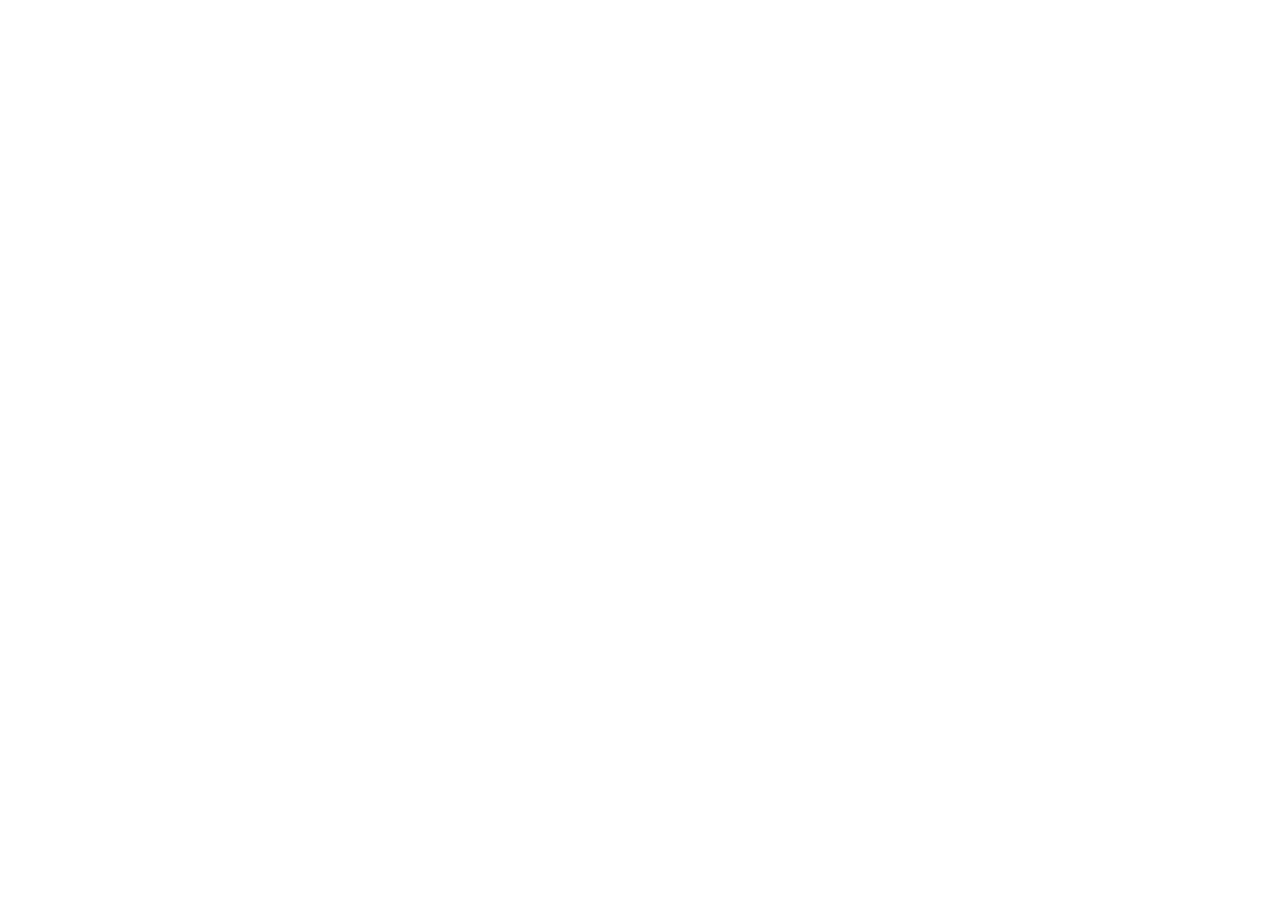
==== demos/nimbus/index.html @ 4fce1418 "feat: portfolio personal con proyectos, demo de Nimbus y tema claro/oscuro" ====
<!DOCTYPE html>
<html lang="es" data-theme="dark">
  <head>
    <meta charset="UTF-8" />
    <meta name="viewport" content="width=device-width, initial-scale=1.0" />
    <meta name="description" content="Nimbus — panel de analítica de ventas en tiempo real con React y TypeScript." />
    <meta name="theme-color" content="#0d1117" />
    <title>Nimbus · Analítica de ventas</title>
    <script type="module" crossorigin src="/Users/daw2-06/AppData/Local/Programs/Git/demos/nimbus/assets/index-C1xHUP6_.js"></script>
    <link rel="stylesheet" crossorigin href="/Users/daw2-06/AppData/Local/Programs/Git/demos/nimbus/assets/index-CKMEn9oC.css">
  </head>
  <body>
    <div id="root"></div>
  </body>
</html>
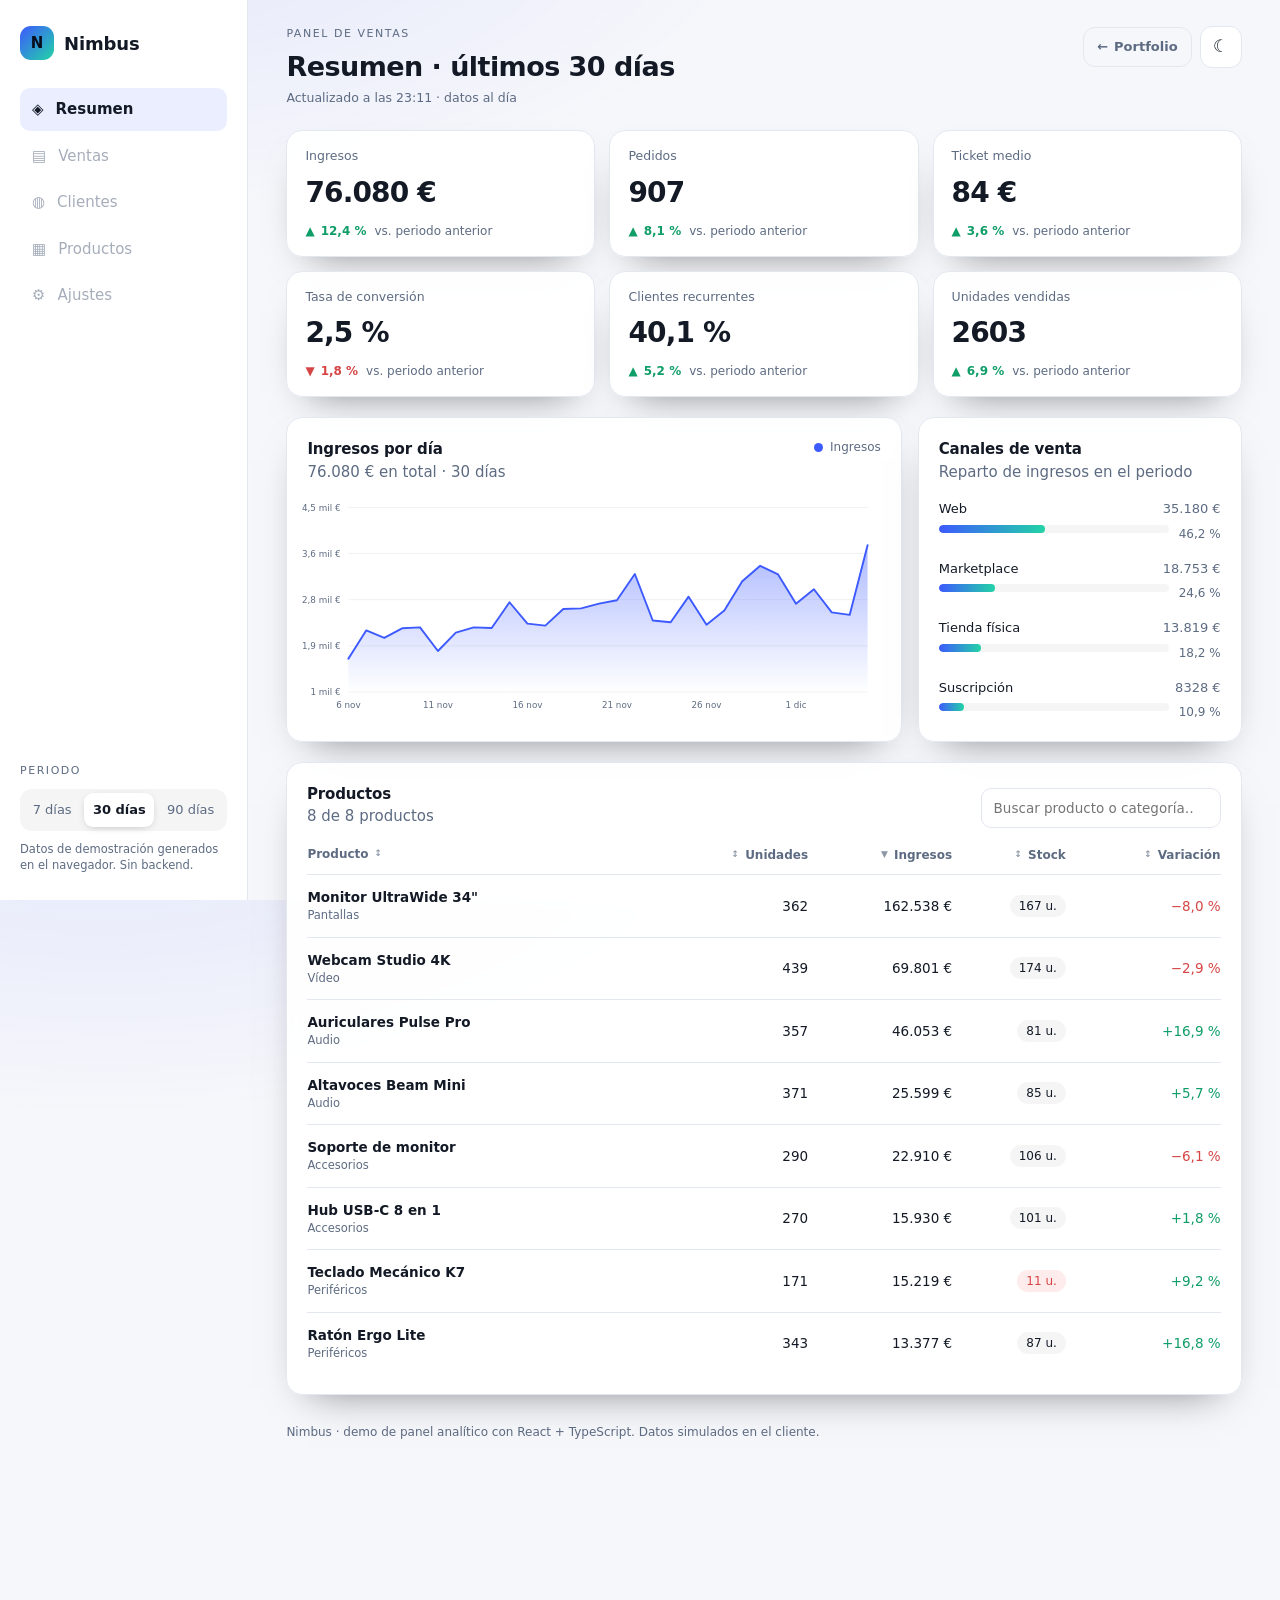
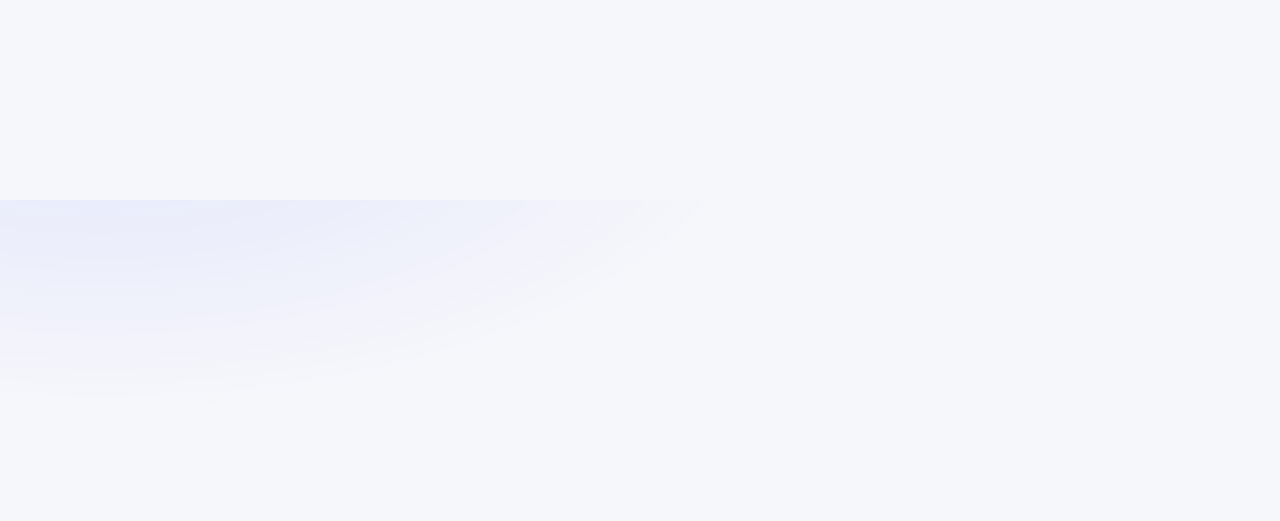
==== commit 9c913089: "fix: evitar desbordamiento en movil y demo de Nimbus con rutas relativas" ====
--- a/demos/nimbus/index.html
+++ b/demos/nimbus/index.html
@@ -6,8 +6,8 @@
     <meta name="description" content="Nimbus — panel de analítica de ventas en tiempo real con React y TypeScript." />
     <meta name="theme-color" content="#0d1117" />
     <title>Nimbus · Analítica de ventas</title>
-    <script type="module" crossorigin src="/Users/daw2-06/AppData/Local/Programs/Git/demos/nimbus/assets/index-C1xHUP6_.js"></script>
-    <link rel="stylesheet" crossorigin href="/Users/daw2-06/AppData/Local/Programs/Git/demos/nimbus/assets/index-CKMEn9oC.css">
+    <script type="module" crossorigin src="./assets/index-Byp0N04L.js"></script>
+    <link rel="stylesheet" crossorigin href="./assets/index-1anVFUKf.css">
   </head>
   <body>
     <div id="root"></div>
--- a/demos/nimbus/assets/index-1anVFUKf.css
+++ b/demos/nimbus/assets/index-1anVFUKf.css
@@ -0,0 +1 @@
+:root{--font: "Inter", "Segoe UI", system-ui, -apple-system, sans-serif;--mono: "JetBrains Mono", ui-monospace, "Cascadia Code", monospace;--radius: 16px;--radius-sm: 10px;--shadow: 0 18px 40px -24px rgb(0 0 0 / .55);--transition: .18s ease}[data-theme=dark]{--bg: #0b0f17;--bg-elevated: #111827;--panel: rgb(17 24 39 / 82%);--panel-border: #1f2937;--text: #e5e9f2;--text-muted: #93a1b8;--accent: #6d8bff;--accent-soft: rgb(109 139 255 / 14%);--positive: #34d399;--negative: #f87171;--grid-line: rgb(148 163 184 / 14%);--hover: rgb(148 163 184 / 8%)}[data-theme=light]{--bg: #f6f7fb;--bg-elevated: #ffffff;--panel: rgb(255 255 255 / 92%);--panel-border: #e3e7f0;--text: #131a26;--text-muted: #5d6b82;--accent: #3d5afe;--accent-soft: rgb(61 90 254 / 10%);--positive: #0f9d68;--negative: #d64545;--grid-line: rgb(15 23 42 / 8%);--hover: rgb(15 23 42 / 4%)}*,*:before,*:after{box-sizing:border-box}html,body,#root{height:100%}body{margin:0;font-family:var(--font);font-size:15px;line-height:1.5;color:var(--text);background:radial-gradient(1100px 520px at 8% -12%,var(--accent-soft) 0%,transparent 62%),var(--bg);-webkit-font-smoothing:antialiased}h1,h2,h3,p{margin:0}button{font:inherit;color:inherit}:focus-visible{outline:2px solid var(--accent);outline-offset:2px;border-radius:6px}.sr-only{position:absolute;width:1px;height:1px;padding:0;margin:-1px;overflow:hidden;clip:rect(0 0 0 0);white-space:nowrap;border:0}.skip-link{position:absolute;left:16px;top:-60px;z-index:50;padding:10px 16px;border-radius:var(--radius-sm);background:var(--accent);color:#fff;text-decoration:none;transition:top var(--transition)}.skip-link:focus{top:16px}.muted{color:var(--text-muted)}.small{font-size:12.5px}.is-up{color:var(--positive)}.is-down{color:var(--negative)}.eyebrow{font-size:11px;letter-spacing:.14em;text-transform:uppercase;color:var(--text-muted)}.layout{display:grid;grid-template-columns:248px minmax(0,1fr);min-height:100%}.sidebar{display:flex;flex-direction:column;gap:28px;padding:26px 20px;border-right:1px solid var(--panel-border);background:var(--bg-elevated);position:sticky;top:0;height:100vh}.brand{display:flex;align-items:center;gap:10px;font-weight:700;letter-spacing:-.01em}.brand__mark{display:grid;place-items:center;width:34px;height:34px;border-radius:11px;background:linear-gradient(135deg,var(--accent),#22d3a6);color:#060d1c;font-weight:800}.brand__name{font-size:18px}.nav{list-style:none;margin:0;padding:0;display:grid;gap:4px}.nav__item{display:flex;align-items:center;gap:12px;width:100%;padding:10px 12px;border:0;border-radius:var(--radius-sm);background:transparent;color:var(--text-muted);text-align:left;cursor:pointer;transition:background var(--transition),color var(--transition)}.nav__item:hover:not(:disabled){background:var(--hover);color:var(--text)}.nav__item[aria-current=page]{background:var(--accent-soft);color:var(--text);font-weight:600}.nav__item:disabled{cursor:not-allowed;opacity:.55}.sidebar__footer{margin-top:auto;display:grid;gap:10px}.segmented{display:grid;grid-auto-flow:column;gap:4px;padding:4px;border-radius:12px;background:var(--hover)}.segmented__item{border:0;background:transparent;color:var(--text-muted);padding:7px 6px;border-radius:9px;font-size:13px;cursor:pointer;transition:var(--transition)}.segmented__item:hover{color:var(--text)}.segmented__item[aria-pressed=true]{background:var(--bg-elevated);color:var(--text);font-weight:600;box-shadow:0 2px 10px -4px #00000059}.sidebar__note{font-size:11.5px;color:var(--text-muted);line-height:1.45}.topbar__actions{display:flex;align-items:center;gap:8px;flex:none}.topbar__back{display:inline-flex;align-items:center;gap:6px;padding:9px 13px;border:1px solid var(--panel-border);border-radius:12px;font-size:13px;font-weight:600;color:var(--text-muted);text-decoration:none;transition:var(--transition)}.topbar__back:hover{color:var(--accent);border-color:var(--accent)}.content{display:flex;flex-direction:column;min-width:0}.topbar{display:flex;align-items:flex-start;justify-content:space-between;gap:20px;padding:26px clamp(18px,3vw,40px) 12px}.topbar h1{font-size:clamp(20px,2.6vw,27px);letter-spacing:-.02em;margin:4px 0 2px}.icon-button{width:42px;height:42px;display:grid;place-items:center;border-radius:12px;border:1px solid var(--panel-border);background:var(--bg-elevated);cursor:pointer;font-size:17px;transition:var(--transition)}.icon-button:hover{border-color:var(--accent);color:var(--accent)}.main{padding:10px clamp(18px,3vw,40px) 40px}.stack{display:grid;gap:20px}.kpi-grid{display:grid;grid-template-columns:repeat(auto-fit,minmax(280px,1fr));gap:14px}.kpi{background:var(--panel);border:1px solid var(--panel-border);border-radius:var(--radius);padding:16px 18px;box-shadow:var(--shadow);-webkit-backdrop-filter:blur(8px);backdrop-filter:blur(8px)}.kpi__label{font-size:12.5px;color:var(--text-muted)}.kpi__value{font-size:clamp(22px,2.4vw,28px);font-weight:700;letter-spacing:-.03em;margin:6px 0 8px;font-variant-numeric:tabular-nums}.kpi__delta{display:flex;align-items:center;gap:6px;font-size:12px;font-weight:600}.kpi__hint{color:var(--text-muted);font-weight:400;margin-left:2px}.grid-2{display:grid;grid-template-columns:minmax(0,1.9fr) minmax(240px,1fr);gap:16px}.panel{background:var(--panel);border:1px solid var(--panel-border);border-radius:var(--radius);padding:20px;box-shadow:var(--shadow);-webkit-backdrop-filter:blur(8px);backdrop-filter:blur(8px);min-width:0}.panel__head{margin-bottom:16px}.panel__head h2,.chart__head h2{font-size:15px;letter-spacing:-.01em}.panel__head--row{display:flex;align-items:flex-end;justify-content:space-between;gap:16px;flex-wrap:wrap}.chart{margin:0}.chart__head{display:flex;align-items:flex-start;justify-content:space-between;gap:12px;margin-bottom:10px}.chart__legend{display:flex;align-items:center;gap:7px;font-size:12px;color:var(--text-muted)}.legend-dot{width:9px;height:9px;border-radius:50%;background:var(--accent)}.chart__canvas{position:relative}.chart svg{display:block;width:100%;height:auto;overflow:visible;cursor:crosshair}.grid-line{stroke:var(--grid-line);stroke-width:1}.axis-label{fill:var(--text-muted);font-size:11px;font-family:var(--font)}.chart .line{stroke:var(--accent);stroke-width:2.4;stroke-linejoin:round;stroke-linecap:round}.cursor-line{stroke:var(--accent);stroke-width:1;stroke-dasharray:4 4;opacity:.6}.dot{fill:var(--accent);stroke:var(--bg-elevated);stroke-width:2}.tooltip{position:absolute;top:0;transform:translate(-50%,-8px);display:grid;gap:1px;padding:9px 12px;border-radius:10px;border:1px solid var(--panel-border);background:var(--bg-elevated);box-shadow:var(--shadow);font-size:12px;pointer-events:none;white-space:nowrap;z-index:2}.tooltip strong{font-size:12.5px}.channels{list-style:none;margin:0;padding:0;display:grid;gap:16px}.channel{display:grid;grid-template-columns:1fr auto;gap:6px 10px}.channel__row{grid-column:1 / -1;display:flex;justify-content:space-between;font-size:13px}.channel__value{color:var(--text-muted);font-variant-numeric:tabular-nums}.bar{height:8px;border-radius:999px;background:var(--hover);overflow:hidden}.bar>span{display:block;height:100%;border-radius:inherit;background:linear-gradient(90deg,var(--accent),#22d3a6);transition:width .6s cubic-bezier(.2,.8,.2,1)}.channel__share{font-size:12px;color:var(--text-muted);font-variant-numeric:tabular-nums}.search input{min-width:240px;padding:9px 12px;border-radius:var(--radius-sm);border:1px solid var(--panel-border);background:var(--bg-elevated);color:var(--text);font:inherit;font-size:13.5px}.search input:focus{border-color:var(--accent);outline:none;box-shadow:0 0 0 3px var(--accent-soft)}.table-wrap{overflow-x:auto}table{width:100%;border-collapse:collapse;font-size:13.5px}thead th{text-align:left;padding:0 0 10px;border-bottom:1px solid var(--panel-border);font-weight:600;color:var(--text-muted);font-size:12px;white-space:nowrap}.th-button{display:inline-flex;align-items:center;gap:6px;border:0;background:none;padding:0;cursor:pointer;color:inherit;font:inherit}.th-button:hover{color:var(--text)}.th-arrow{font-size:9px;opacity:.7}tbody td{padding:12px 0;border-bottom:1px solid var(--panel-border);vertical-align:middle}tbody tr:last-child td{border-bottom:0}tbody tr:hover{background:var(--hover)}.is-numeric{text-align:right;font-variant-numeric:tabular-nums}th.is-numeric .th-button{flex-direction:row-reverse}.product-name{display:block;font-weight:600}.product-category{display:block;font-size:11.5px;color:var(--text-muted)}.pill{display:inline-block;padding:2px 9px;border-radius:999px;background:var(--hover);font-size:12px}.pill--warn{background:#f8717124;color:var(--negative)}.empty{padding:24px 0;text-align:center;color:var(--text-muted)}.skeleton{display:block;border-radius:8px;background:linear-gradient(90deg,var(--hover) 25%,var(--panel-border) 50%,var(--hover) 75%);background-size:200% 100%;animation:shimmer 1.4s infinite linear}.skeleton--line{height:12px;margin:6px 0}.skeleton--title{height:24px;margin:8px 0}.skeleton--chart{height:240px;margin-top:18px}.kpi--skeleton{pointer-events:none}.panel--skeleton{display:grid;gap:8px;align-content:start}@keyframes shimmer{0%{background-position:200% 0}to{background-position:-200% 0}}.error-state{display:flex;gap:18px;align-items:flex-start;padding:26px;border-radius:var(--radius);border:1px solid var(--negative);background:#f8717114}.error-state__icon{font-size:26px}.error-state h2{font-size:16px;margin-bottom:4px}.button{margin-top:14px;padding:10px 18px;border:0;border-radius:var(--radius-sm);background:var(--accent);color:#fff;font-weight:600;cursor:pointer}.button:hover{filter:brightness(1.08)}.footer{padding:8px 0 0;font-size:12px;color:var(--text-muted)}@media (max-width: 1080px){.grid-2{grid-template-columns:1fr}}@media (max-width: 820px){.layout{grid-template-columns:1fr}.sidebar{position:static;height:auto;flex-direction:row;align-items:center;gap:14px;padding:14px 18px;border-right:0;border-bottom:1px solid var(--panel-border);overflow-x:auto}.sidebar nav,.sidebar__footer{display:none}.topbar{padding-top:18px}.chart svg{min-width:520px}.chart__canvas{overflow-x:auto}}@media (prefers-reduced-motion: reduce){*,*:before,*:after{animation-duration:.01ms!important;transition-duration:.01ms!important}}
